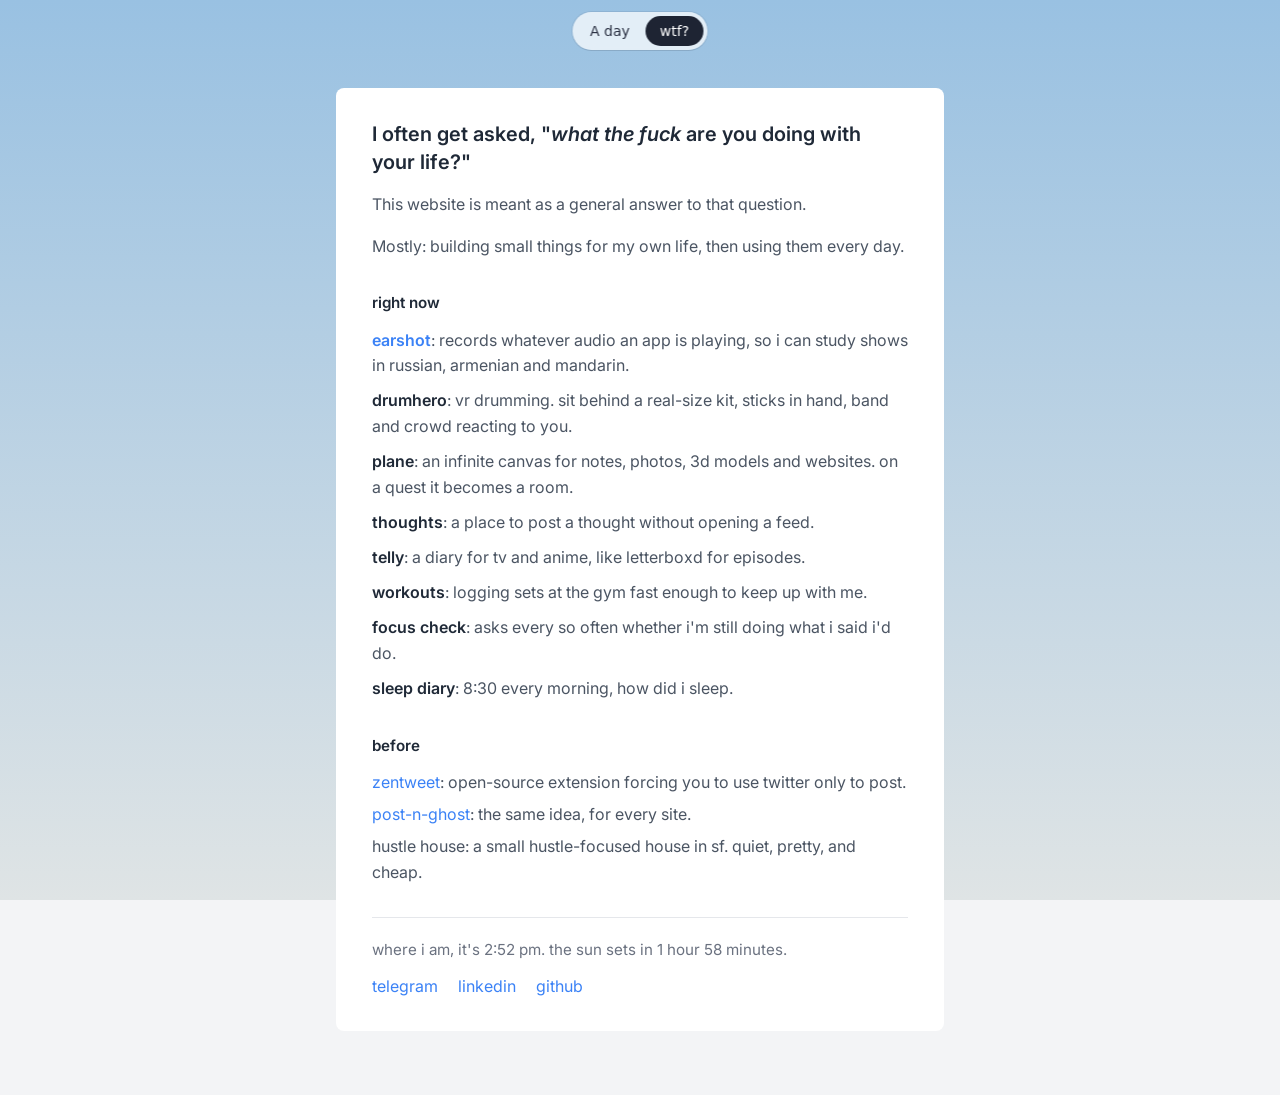
==== wtf.html @ 9fc9b9a0 "Follow the live sun and add the wtf? version Both versions now take their sky from where the sun is " ====
<!doctype html>
<html lang="en">
<head>
<meta charset="utf-8">
<meta name="viewport" content="width=device-width, initial-scale=1">
<title>wtf?</title>
<meta name="description" content="what the fuck are you doing with your life, Tigran? idk, but something cool.">
<link rel="preconnect" href="https://fonts.googleapis.com">
<link rel="preconnect" href="https://fonts.gstatic.com" crossorigin>
<link href="https://fonts.googleapis.com/css2?family=Inter:wght@400;500;600;700&display=swap" rel="stylesheet">
<link rel="icon" href="data:image/svg+xml,<svg xmlns='http://www.w3.org/2000/svg' viewBox='0 0 32 32'><circle cx='16' cy='16' r='12' fill='%23E8923A'/></svg>">
<link rel="stylesheet" href="switch.css">
<script src="sun.js" defer></script>
<style>
  :root {
    --card: #ffffff;
    --heading: #1f2937;
    --text: #4b5563;
    --muted: #6b7280;
    --link: #3b82f6;
    --rule: #e5e7eb;
  }
  :root[data-dark="true"] {
    --card: #141a2e;
    --heading: #f3f4f6;
    --text: #c7cbd6;
    --muted: #8f96aa;
    --link: #7fb0ff;
    --rule: #262d45;
  }

  * { box-sizing: border-box; margin: 0; }
  html { -webkit-text-size-adjust: 100%; }
  body {
    min-height: 100vh;
    min-height: 100svh;
    /* the sky as it is right now where Tigran is (set by sun.js) */
    background: #f3f4f6 fixed linear-gradient(to bottom, var(--sky-top, #f3f4f6), var(--sky-bottom, #f3f4f6));
    font-family: Inter, system-ui, sans-serif;
    color: var(--text);
    line-height: 1.6;
    padding: 88px 16px 64px;
  }

  main {
    max-width: 38rem;
    margin: 0 auto;
    padding: 24px;
    background: var(--card);
    border-radius: 8px;
  }
  :root[data-ready] main { transition: background 1.5s, color 1.5s; }
  @media (min-width: 640px) { main { padding: 32px 36px; } }

  h1 { font-size: 1.25rem; font-weight: 600; line-height: 1.4; color: var(--heading); margin-bottom: 1rem; }
  h1 i { font-weight: 600; }
  h2 { font-size: .95rem; font-weight: 600; color: var(--heading); margin: 2rem 0 .75rem; }
  p { margin-bottom: 1rem; }

  a { color: var(--link); text-decoration: none; }
  a:hover { text-decoration: underline; }
  a:focus-visible { outline: 2px solid var(--link); outline-offset: 2px; border-radius: 2px; }

  ul { list-style: none; padding: 0; }
  li { margin-bottom: .6rem; }
  li strong { color: var(--heading); font-weight: 600; }
  .older li { margin-bottom: .4rem; }

  .now {
    margin: 2rem 0 0;
    padding-top: 1.25rem;
    border-top: 1px solid var(--rule);
    font-size: .95rem;
    color: var(--muted);
    min-height: 3.2em;
  }
  .contact { margin: .5rem 0 0; display: flex; gap: 1.25rem; flex-wrap: wrap; }
</style>
</head>
<body>

<nav class="switch" aria-label="Choose a version of this site">
  <a href="./">A day</a>
  <a href="wtf.html" aria-current="page">wtf?</a>
</nav>

<main>
  <h1>I often get asked, "<i>what the fuck</i> are you doing with your life?"</h1>
  <p>This website is meant as a general answer to that question.</p>
  <p>Mostly: building small things for my own life, then using them every day.</p>

  <h2>right now</h2>
  <ul>
    <li><strong><a href="https://github.com/tigran3rd/earshot">earshot</a></strong>: records whatever audio an app is playing, so i can study shows in russian, armenian and mandarin.</li>
    <li><strong>drumhero</strong>: vr drumming. sit behind a real-size kit, sticks in hand, band and crowd reacting to you.</li>
    <li><strong>plane</strong>: an infinite canvas for notes, photos, 3d models and websites. on a quest it becomes a room.</li>
    <li><strong>thoughts</strong>: a place to post a thought without opening a feed.</li>
    <li><strong>telly</strong>: a diary for tv and anime, like letterboxd for episodes.</li>
    <li><strong>workouts</strong>: logging sets at the gym fast enough to keep up with me.</li>
    <li><strong>focus check</strong>: asks every so often whether i'm still doing what i said i'd do.</li>
    <li><strong>sleep diary</strong>: 8:30 every morning, how did i sleep.</li>
  </ul>

  <h2>before</h2>
  <ul class="older">
    <li><a href="https://github.com/tigran3rd/zentweet">zentweet</a>: open-source extension forcing you to use twitter only to post.</li>
    <li><a href="https://github.com/tigran3rd/post-n-ghost">post-n-ghost</a>: the same idea, for every site.</li>
    <li>hustle house: a small hustle-focused house in sf. quiet, pretty, and cheap.</li>
  </ul>

  <p class="now" id="now" aria-live="polite"></p>
  <div class="contact">
    <a href="https://t.me/tig_rank">telegram</a>
    <a href="https://www.linkedin.com/in/tig-rank/">linkedin</a>
    <a href="https://github.com/tigran3rd">github</a>
  </div>
</main>

<script>
  document.addEventListener('sun', ({ detail: s }) => {
    document.getElementById('now').textContent =
      `where i am, it's ${s.localTime}. ${s.sentence.toLowerCase()}`;
  });
</script>
</body>
</html>
---- switch.css ----
/* Version switch, shown at the top of every version while Tigran picks one. */
.switch {
  position: fixed;
  top: 12px;
  left: 50%;
  translate: -50% 0;
  z-index: 50;
  display: flex;
  padding: 4px;
  gap: 2px;
  border-radius: 999px;
  background: rgba(255, 255, 255, .72);
  backdrop-filter: blur(10px);
  -webkit-backdrop-filter: blur(10px);
  box-shadow: 0 1px 0 rgba(0, 0, 0, .06), 0 0 0 1px rgba(20, 24, 40, .08);
  font: 500 14px/1 system-ui, -apple-system, sans-serif;
}
.switch a {
  color: #2A3042;
  text-decoration: none;
  padding: 8px 14px;
  border-radius: 999px;
  white-space: nowrap;
}
.switch a:hover { background: rgba(20, 24, 40, .06); color: #2A3042; }
.switch a[aria-current="page"] { background: #1E2433; color: #fff; }
.switch a:focus-visible { outline: 2px solid #E8923A; outline-offset: 2px; }
:root[data-dark="true"] .switch { background: rgba(20, 24, 44, .7); box-shadow: 0 0 0 1px rgba(255, 255, 255, .1); }
:root[data-dark="true"] .switch a { color: #D8DCEB; }
:root[data-dark="true"] .switch a:hover { background: rgba(255, 255, 255, .08); }
:root[data-dark="true"] .switch a[aria-current="page"] { background: #E7E9F3; color: #161B31; }
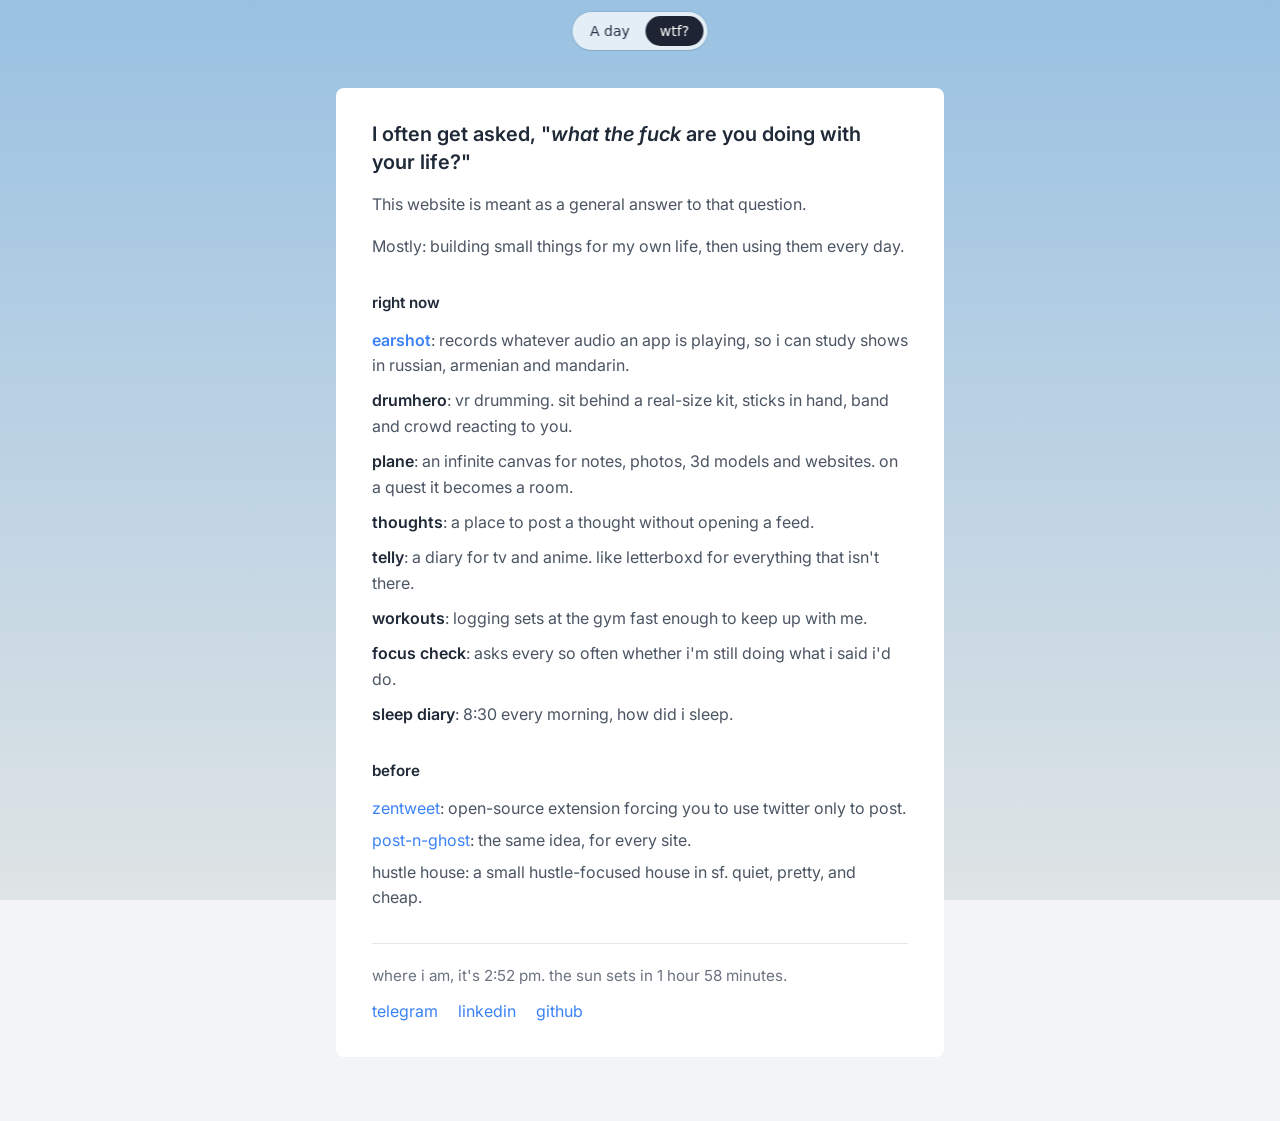
==== commit acf88680: "Reword telly: Letterboxd for everything that isn't there Co-Authored-By: Claude Opus 5.5 <noreply@an" ====
--- a/wtf.html
+++ b/wtf.html
@@ -95,7 +95,7 @@
     <li><strong>drumhero</strong>: vr drumming. sit behind a real-size kit, sticks in hand, band and crowd reacting to you.</li>
     <li><strong>plane</strong>: an infinite canvas for notes, photos, 3d models and websites. on a quest it becomes a room.</li>
     <li><strong>thoughts</strong>: a place to post a thought without opening a feed.</li>
-    <li><strong>telly</strong>: a diary for tv and anime, like letterboxd for episodes.</li>
+    <li><strong>telly</strong>: a diary for tv and anime. like letterboxd for everything that isn't there.</li>
     <li><strong>workouts</strong>: logging sets at the gym fast enough to keep up with me.</li>
     <li><strong>focus check</strong>: asks every so often whether i'm still doing what i said i'd do.</li>
     <li><strong>sleep diary</strong>: 8:30 every morning, how did i sleep.</li>
@@ -111,7 +111,7 @@
   <p class="now" id="now" aria-live="polite"></p>
   <div class="contact">
     <a href="https://t.me/tig_rank">telegram</a>
-    <a href="https://www.linkedin.com/in/tig-rank/">linkedin</a>
+    <a href="https://www.linkedin.com/in/tigran3rd/">linkedin</a>
     <a href="https://github.com/tigran3rd">github</a>
   </div>
 </main>
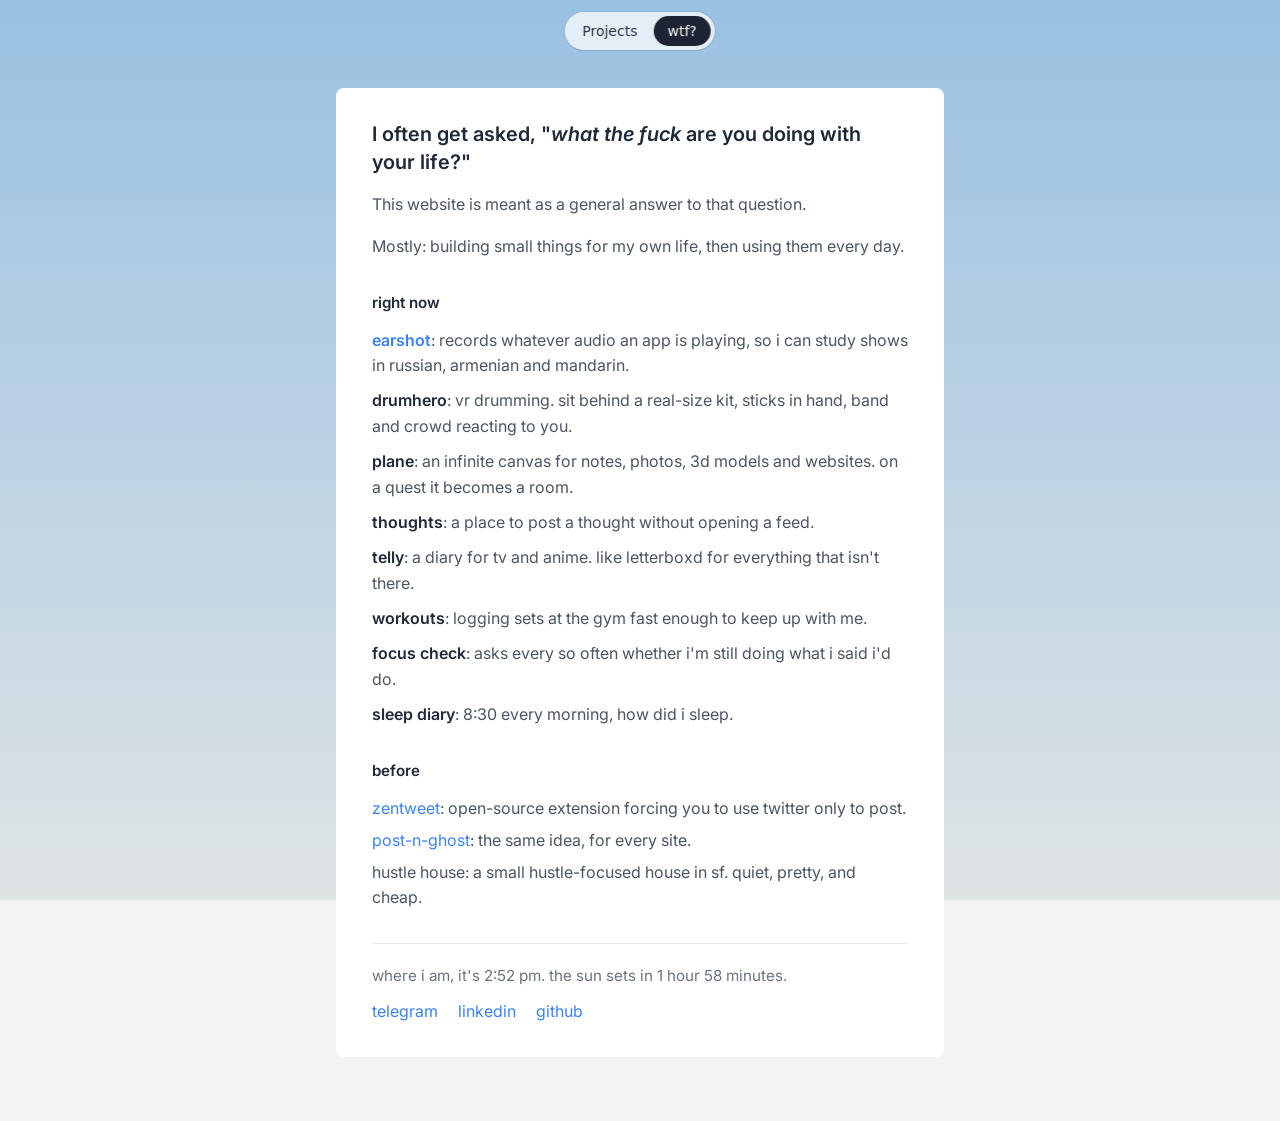
==== commit 6b9fa14e: "Show projects as a screenshot slideshow Replaces the time-of-day sections. Also stops publishing the" ====
--- a/wtf.html
+++ b/wtf.html
@@ -80,7 +80,7 @@
 <body>
 
 <nav class="switch" aria-label="Choose a version of this site">
-  <a href="./">A day</a>
+  <a href="./">Projects</a>
   <a href="wtf.html" aria-current="page">wtf?</a>
 </nav>
 
